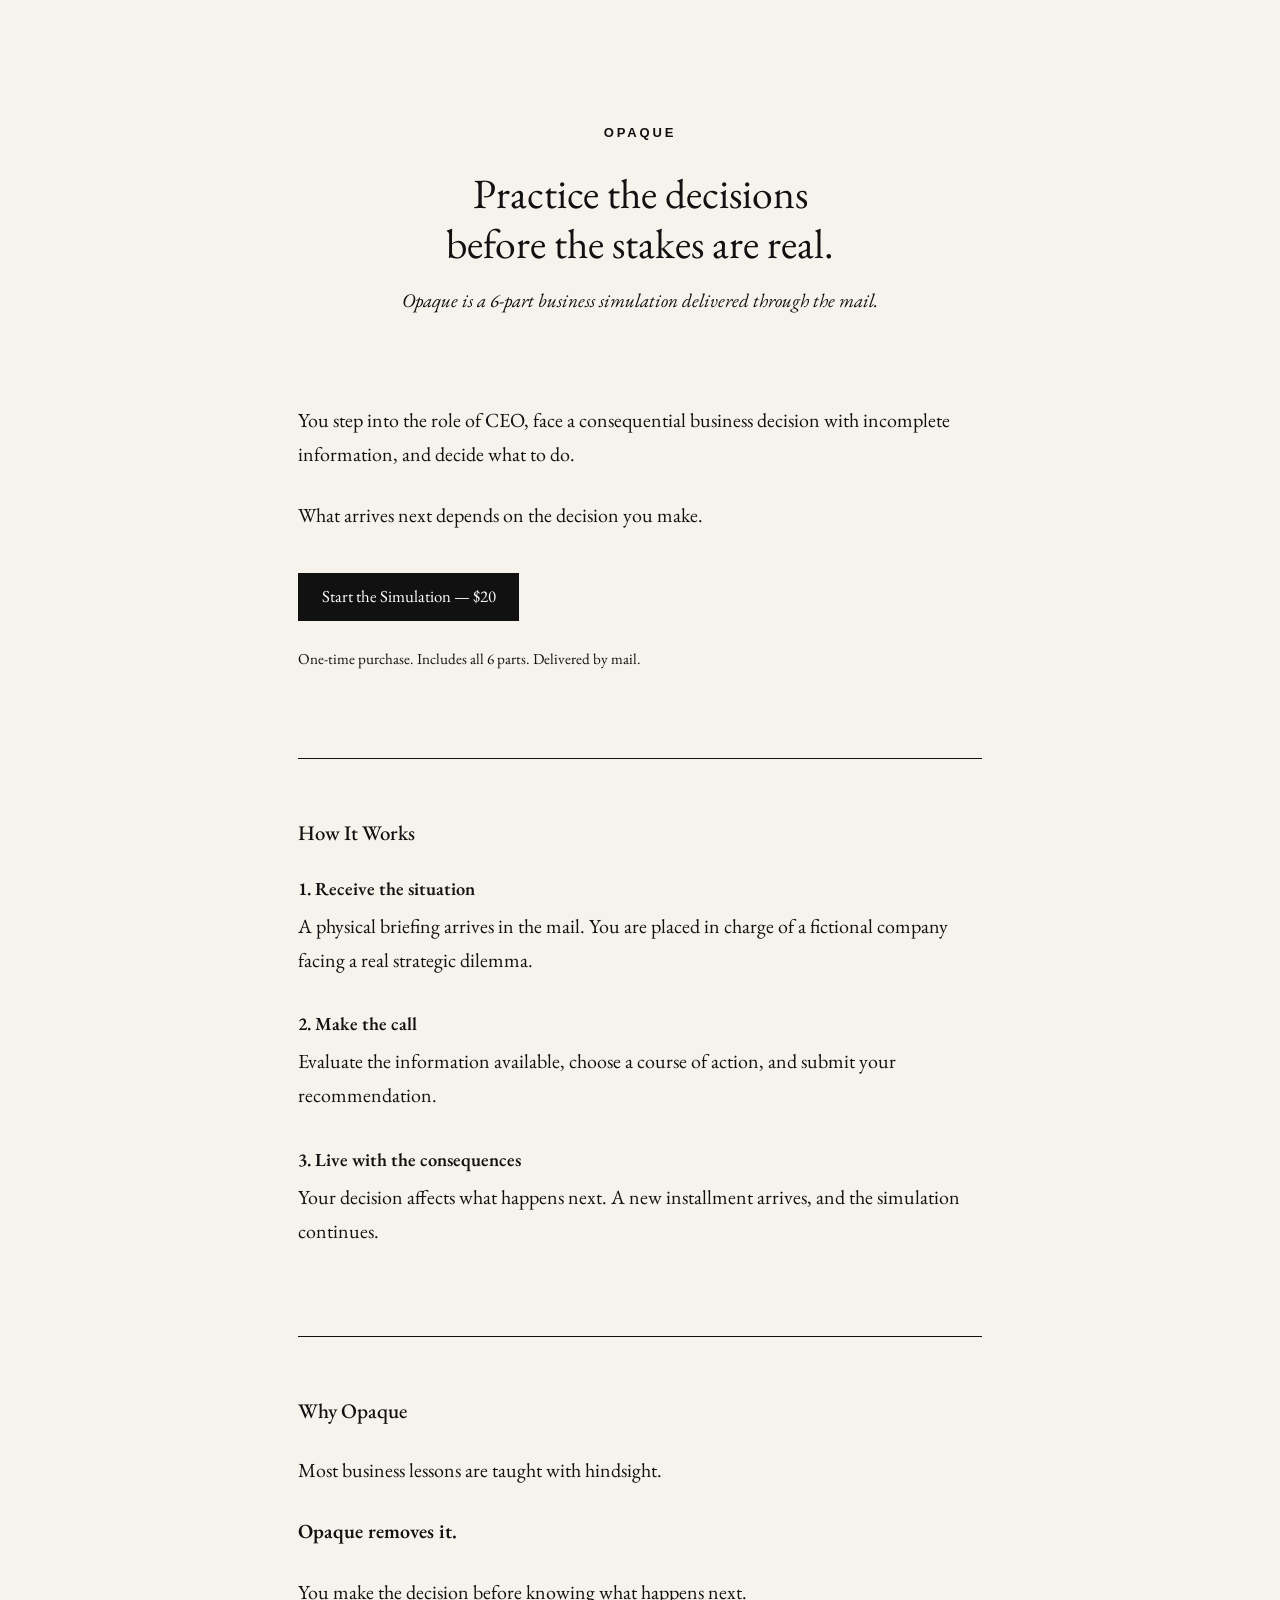
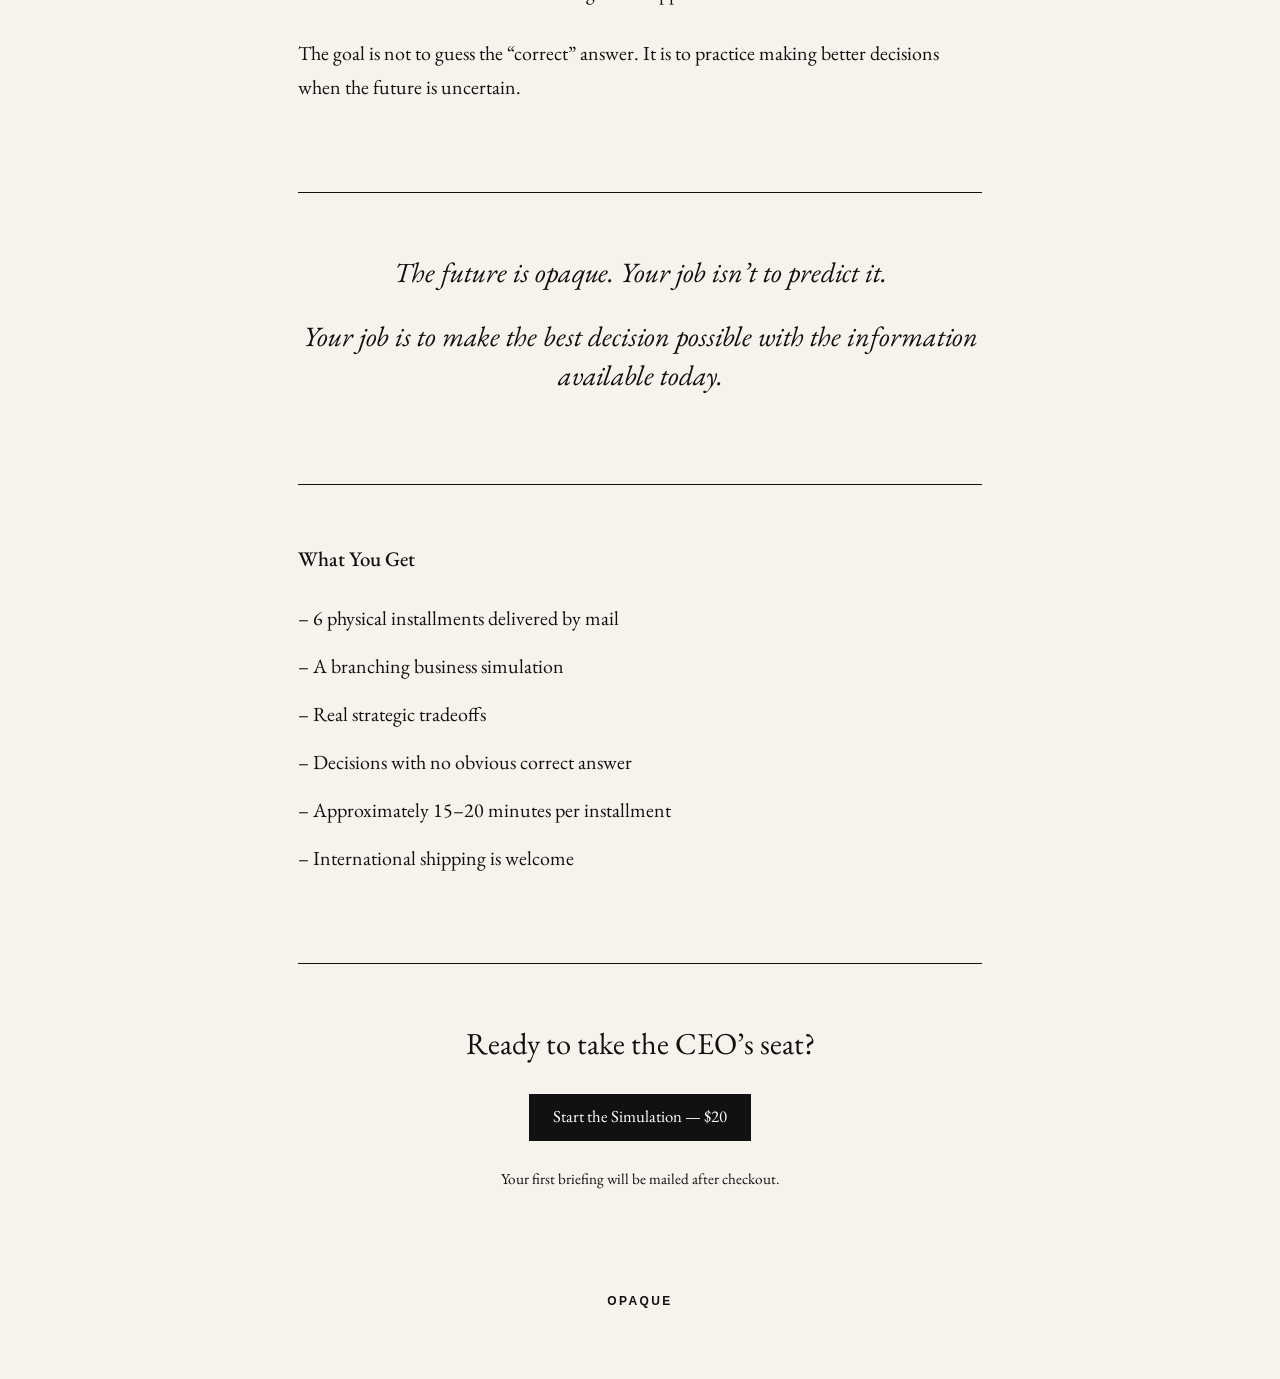
==== buy/index.html @ 73e610f2 "add buy page" ====
<!DOCTYPE html>
<html lang="en">
  <head>
    <meta charset="utf-8">
    <meta name="viewport" content="width=device-width, initial-scale=1">
    <title>Opaque — Business Decision Simulation</title>
    <meta
      name="description"
      content="Practice judgment under uncertainty with Opaque, a 6-part interactive business simulation delivered through the mail."
    >
    <meta property="og:type" content="website">
    <meta property="og:title" content="Opaque — Business Decision Simulation">
    <meta
      property="og:description"
      content="Practice judgment under uncertainty with Opaque, a 6-part interactive business simulation delivered through the mail."
    >
    <meta name="twitter:card" content="summary">
    <meta name="twitter:title" content="Opaque — Business Decision Simulation">
    <meta
      name="twitter:description"
      content="Practice judgment under uncertainty with Opaque, a 6-part interactive business simulation delivered through the mail."
    >
    <link rel="preconnect" href="https://fonts.googleapis.com">
    <link rel="preconnect" href="https://fonts.gstatic.com" crossorigin>
    <link
      href="https://fonts.googleapis.com/css2?family=EB+Garamond:ital,wght@0,400;0,500;0,600;1,400&display=swap"
      rel="stylesheet"
    >
    <link rel="stylesheet" href="../styles.css">
  </head>
  <body>
    <div class="page">
      <header class="hero">
        <p class="wordmark">OPAQUE</p>
        <h1>Practice the decisions before the stakes are real.</h1>
        <p class="dek">
          Opaque is a 6-part business simulation delivered through the mail.
        </p>
      </header>

      <main>
        <section class="intro" aria-label="Start the simulation">
          <p>
            You step into the role of CEO, face a consequential business
            decision with incomplete information, and decide what to do.
          </p>
          <p>What arrives next depends on the decision you make.</p>
          <p class="cta">
            <a class="button" href="https://square.link/u/y8WhDyQz">Start the Simulation — $20</a>
          </p>
          <p class="note">
            One-time purchase. Includes all 6 parts. Delivered by mail.
          </p>
        </section>

        <section class="band" aria-labelledby="how-heading">
          <h2 id="how-heading">How It Works</h2>
          <div class="step">
            <h3>1. Receive the situation</h3>
            <p>
              A physical briefing arrives in the mail. You are placed in charge
              of a fictional company facing a real strategic dilemma.
            </p>
          </div>
          <div class="step">
            <h3>2. Make the call</h3>
            <p>
              Evaluate the information available, choose a course of action, and
              submit your recommendation.
            </p>
          </div>
          <div class="step">
            <h3>3. Live with the consequences</h3>
            <p>
              Your decision affects what happens next. A new installment arrives,
              and the simulation continues.
            </p>
          </div>
        </section>

        <section class="band" aria-labelledby="why-heading">
          <h2 id="why-heading">Why Opaque</h2>
          <p>Most business lessons are taught with hindsight.</p>
          <p class="statement">Opaque removes it.</p>
          <p>You make the decision before knowing what happens next.</p>
          <p>
            The goal is not to guess the “correct” answer. It is to practice
            making better decisions when the future is uncertain.
          </p>
        </section>

        <section class="band" aria-label="Philosophy">
          <blockquote class="philosophy">
            <p>The future is opaque. Your job isn’t to predict it.</p>
            <p>
              Your job is to make the best decision possible with the
              information available today.
            </p>
          </blockquote>
        </section>

        <section class="band" aria-labelledby="offer-heading">
          <h2 id="offer-heading">What You Get</h2>
          <ul class="offer">
            <li>6 physical installments delivered by mail</li>
            <li>A branching business simulation</li>
            <li>Real strategic tradeoffs</li>
            <li>Decisions with no obvious correct answer</li>
            <li>Approximately 15–20 minutes per installment</li>
            <li>International shipping is welcome</li>
          </ul>
        </section>

        <section class="band closing" aria-labelledby="closing-heading">
          <h2 id="closing-heading">Ready to take the CEO’s seat?</h2>
          <p class="cta">
            <a class="button" href="https://square.link/u/y8WhDyQz">Start the Simulation — $20</a>
          </p>
          <p class="note">Your first briefing will be mailed after checkout.</p>
        </section>
      </main>

      <footer>
        <p class="wordmark">OPAQUE</p>
      </footer>
    </div>
  </body>
</html>
---- styles.css ----
*,
*::before,
*::after {
  box-sizing: border-box;
}

html {
  -webkit-text-size-adjust: 100%;
}

body {
  margin: 0;
  background: #f6f3ec;
  color: #111;
  font-family: "EB Garamond", Garamond, "Times New Roman", serif;
  font-size: 1.25rem;
  font-weight: 400;
  line-height: 1.7;
}

.page {
  width: min(100%, 45.75rem);
  margin: 0 auto;
  padding: 14vh 1.5rem 4.5rem;
}

.hero {
  text-align: center;
  margin-bottom: 5.5rem;
}

.wordmark {
  margin: 0;
  font-family: Arial, Helvetica, sans-serif;
  font-size: 0.8125rem;
  font-weight: 700;
  letter-spacing: 0.22em;
  line-height: 1;
  text-transform: uppercase;
}

.hero .wordmark {
  margin-bottom: 1.85rem;
}

h1 {
  margin: 0 0 1.15rem;
  font-size: clamp(1.85rem, 4.6vw, 2.6rem);
  font-weight: 400;
  line-height: 1.2;
  text-wrap: balance;
}

.dek {
  margin: 0 auto;
  max-width: 28em;
  font-size: 1.2rem;
  font-style: italic;
  font-weight: 400;
  line-height: 1.45;
  text-wrap: pretty;
}

.intro p,
.episode p,
.band p {
  margin: 0 0 1.35em;
}

.intro p:last-child,
.episode p:last-child,
.band p:last-child,
.step p:last-child {
  margin-bottom: 0;
}

.statement {
  font-weight: 600;
}

.cta {
  margin: 2.4rem 0 0;
}

.intro .cta {
  margin-top: 2.6rem;
}

p.note {
  margin-top: 1rem;
  font-size: 0.95rem;
  line-height: 1.5;
}

.episode,
.band {
  margin-top: 5.5rem;
  padding-top: 3.75rem;
  border-top: 1px solid #111;
}

h2 {
  margin: 0 0 1.35em;
  font-size: 1.3rem;
  font-weight: 500;
  line-height: 1.35;
}

h3 {
  margin: 0 0 0.45em;
  font-size: 1.15rem;
  font-weight: 600;
  line-height: 1.35;
}

.step + .step {
  margin-top: 2.15rem;
}

.philosophy {
  margin: 0;
  padding: 0;
  border: 0;
  font-size: clamp(1.35rem, 3.2vw, 1.75rem);
  font-style: italic;
  font-weight: 400;
  line-height: 1.4;
  text-align: center;
  text-wrap: pretty;
}

.philosophy p {
  margin: 0 0 0.9em;
}

.philosophy p:last-child {
  margin-bottom: 0;
}

.offer {
  margin: 0;
  padding: 0;
  list-style: none;
}

.offer li {
  margin: 0 0 0.7em;
  padding-left: 1.2em;
  text-indent: -1.2em;
}

.offer li:last-child {
  margin-bottom: 0;
}

.offer li::before {
  content: "– ";
}

.closing {
  text-align: center;
}

.closing h2 {
  margin-bottom: 0;
  font-size: clamp(1.5rem, 3.6vw, 1.9rem);
  font-weight: 400;
  line-height: 1.25;
  text-wrap: balance;
}

.closing .cta {
  margin-top: 2rem;
}

.button {
  display: inline-block;
  max-width: 100%;
  padding: 0.7em 1.35em;
  border: 1px solid #111;
  background: #111;
  color: #fff;
  font-family: inherit;
  font-size: 1.05rem;
  font-weight: 400;
  line-height: 1.3;
  text-decoration: none;
  transition: background 0.16s ease, color 0.16s ease;
}

.button:visited {
  color: #fff;
}

.button:hover,
.button:focus-visible {
  background: #f6f3ec;
  color: #111;
}

.button:focus-visible {
  outline: 2px solid #111;
  outline-offset: 3px;
}

footer {
  margin-top: 6.5rem;
  text-align: center;
}

footer .wordmark {
  font-size: 0.75rem;
  letter-spacing: 0.2em;
}

@media (max-width: 40rem) {
  body {
    font-size: 1.1875rem;
  }

  .page {
    padding-top: 12vh;
    padding-left: 1.5rem;
    padding-right: 1.5rem;
  }

  .hero {
    margin-bottom: 4.5rem;
  }

  .episode,
  .band {
    margin-top: 4.5rem;
    padding-top: 3.25rem;
  }

  .button {
    padding: 0.8em 1.2em;
  }
}

@media (prefers-reduced-motion: reduce) {
  .button {
    transition: none;
  }
}
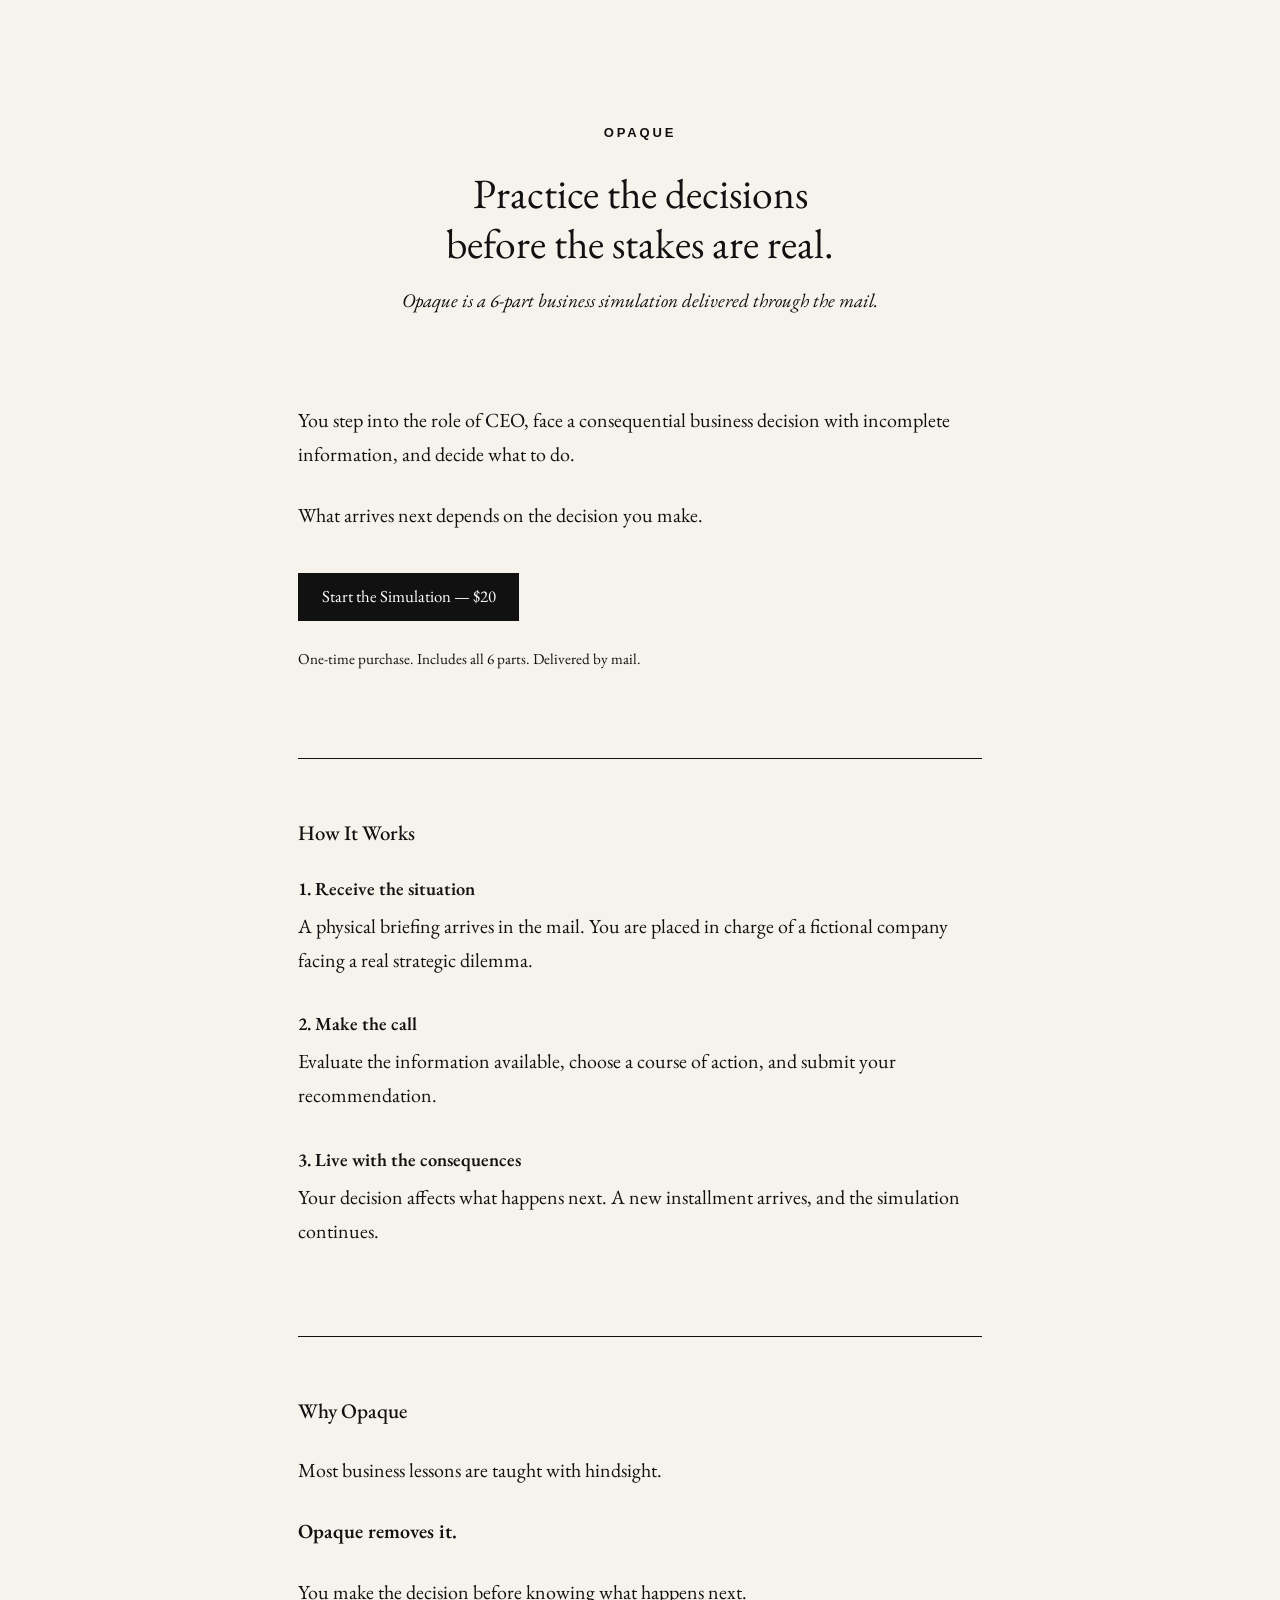
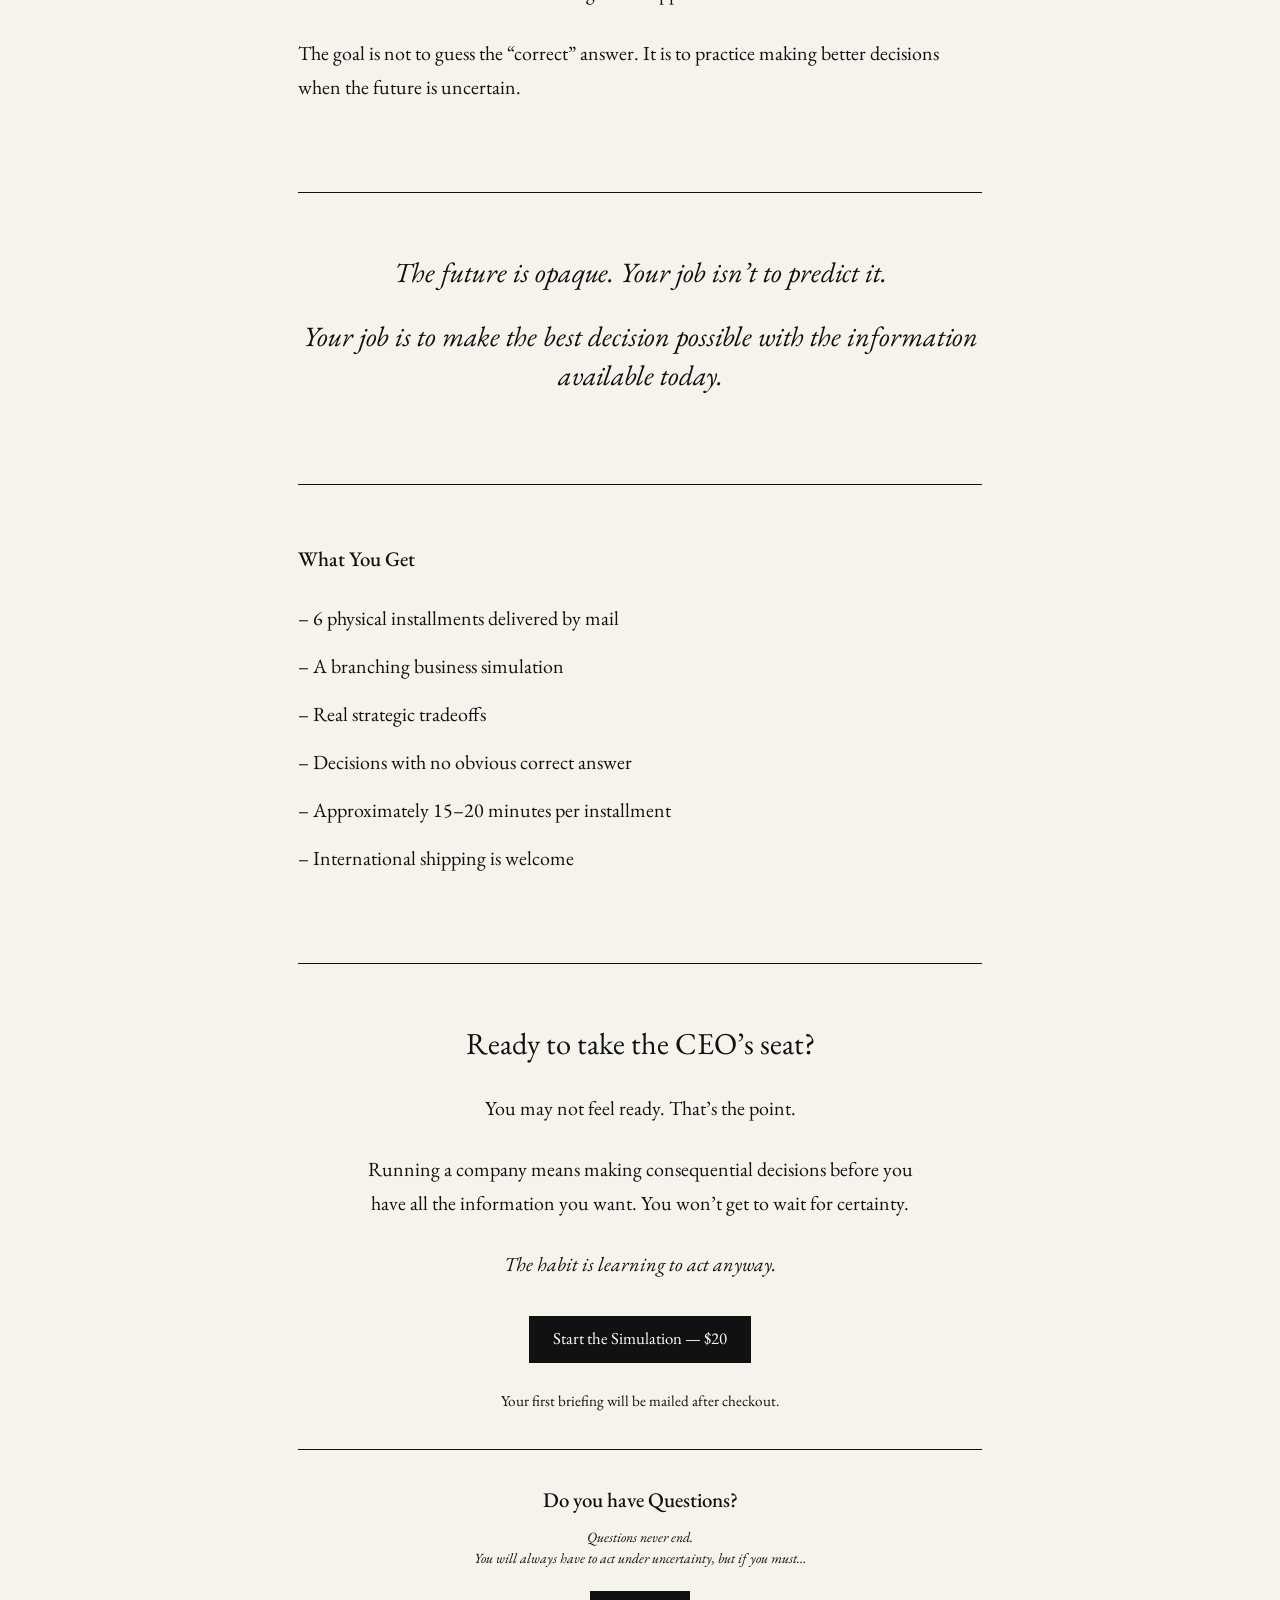
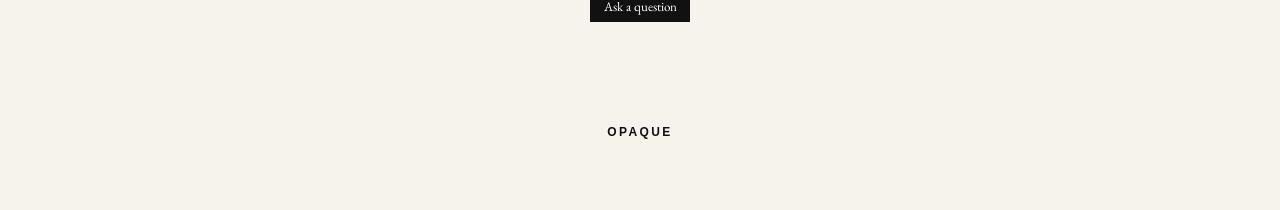
==== commit 5f93e0b7: "* add popup survey at end to collect feedback * better value proposition before buy button at bottom" ====
--- a/buy/index.html
+++ b/buy/index.html
@@ -27,6 +27,7 @@
       rel="stylesheet"
     >
     <link rel="stylesheet" href="../styles.css">
+    <script src="../posthog.js"></script>
   </head>
   <body>
     <div class="page">
@@ -113,10 +114,31 @@
 
         <section class="band closing" aria-labelledby="closing-heading">
           <h2 id="closing-heading">Ready to take the CEO’s seat?</h2>
+          <div class="closing-copy">
+            <p>You may not feel ready. That’s the point.</p>
+            <p>
+              Running a company means making consequential decisions before you
+              have all the information you want. You won’t get to wait for
+              certainty.
+            </p>
+            <p class="closing-emphasis">The habit is learning to act anyway.</p>
+          </div>
           <p class="cta">
             <a class="button" href="https://square.link/u/y8WhDyQz">Start the Simulation — $20</a>
           </p>
           <p class="note">Your first briefing will be mailed after checkout.</p>
+          <div class="feedback" aria-labelledby="feedback-heading">
+            <h3 class="feedback-heading" id="feedback-heading">Do you have Questions?</h3>
+            <p class="feedback-note">
+              Questions never end.<br>
+              You will always have to act under uncertainty, but if you must…
+            </p>
+            <p class="feedback-action">
+              <button type="button" class="button button-small" id="feedback-open">
+                Ask a question
+              </button>
+            </p>
+          </div>
         </section>
       </main>
 
@@ -124,5 +146,54 @@
         <p class="wordmark">OPAQUE</p>
       </footer>
     </div>
+    <script>
+      (function () {
+        var formId = "RGy9a9";
+        var widgetSrc = "https://tally.so/widgets/embed.js";
+        var pendingOpen = false;
+
+        var openFeedback = function () {
+          if (typeof Tally === "undefined") {
+            pendingOpen = true;
+            return;
+          }
+          Tally.openPopup(formId, {
+            layout: "modal",
+            overlay: true,
+            hideTitle: true,
+            onOpen: function () {
+              if (window.posthog) {
+                posthog.capture("opaque_feedback_form_viewed");
+              }
+            },
+            onSubmit: function () {
+              if (window.posthog) {
+                posthog.capture("opaque_feedback_submitted");
+              }
+            }
+          });
+        };
+
+        var onWidgetReady = function () {
+          if (pendingOpen) {
+            pendingOpen = false;
+            openFeedback();
+          }
+        };
+
+        if (!document.querySelector('script[src="' + widgetSrc + '"]')) {
+          var script = document.createElement("script");
+          script.src = widgetSrc;
+          script.onload = onWidgetReady;
+          script.onerror = onWidgetReady;
+          document.body.appendChild(script);
+        }
+
+        var openButton = document.getElementById("feedback-open");
+        if (openButton) {
+          openButton.addEventListener("click", openFeedback);
+        }
+      })();
+    </script>
   </body>
 </html>
--- a/styles.css
+++ b/styles.css
@@ -161,7 +161,7 @@
   text-align: center;
 }
 
-.closing h2 {
+.closing > h2 {
   margin-bottom: 0;
   font-size: clamp(1.5rem, 3.6vw, 1.9rem);
   font-weight: 400;
@@ -169,8 +169,58 @@
   text-wrap: balance;
 }
 
+.closing-copy {
+  margin: 1.85rem auto 0;
+  max-width: 28em;
+}
+
+.closing-copy p {
+  margin: 0 0 1.35em;
+}
+
+.closing-copy p:last-child {
+  margin-bottom: 0;
+}
+
+.closing-emphasis {
+  font-style: italic;
+  font-weight: 400;
+}
+
 .closing .cta {
-  margin-top: 2rem;
+  margin-top: 2.15rem;
+}
+
+.closing .note {
+  margin-bottom: 0;
+}
+
+.feedback {
+  margin-top: 2.25rem;
+  padding-top: 2.25rem;
+  border-top: 1px solid #111;
+  text-align: center;
+}
+
+.feedback-heading {
+  margin: 0 0 0.85rem;
+  font-size: clamp(1.15rem, 2.8vw, 1.3rem);
+  font-weight: 500;
+  line-height: 1.35;
+  text-wrap: balance;
+}
+
+.feedback-note {
+  margin: 0;
+  font-size: 0.88rem;
+  font-style: italic;
+  line-height: 1.45;
+  text-align: center;
+  text-wrap: balance;
+}
+
+.feedback-action {
+  margin: 0.75rem 0 0;
 }
 
 .button {
@@ -185,6 +235,8 @@
   font-weight: 400;
   line-height: 1.3;
   text-decoration: none;
+  cursor: pointer;
+  appearance: none;
   transition: background 0.16s ease, color 0.16s ease;
 }
 
@@ -203,6 +255,26 @@
   outline-offset: 3px;
 }
 
+.button-small {
+  padding: 0.45em 0.95em;
+  font-size: 0.82rem;
+}
+
+button.button {
+  cursor: pointer;
+}
+
+.button-secondary {
+  background: transparent;
+  color: #111;
+}
+
+.button-secondary:hover,
+.button-secondary:focus-visible {
+  background: #111;
+  color: #fff;
+}
+
 footer {
   margin-top: 6.5rem;
   text-align: center;
@@ -237,6 +309,10 @@
   .button {
     padding: 0.8em 1.2em;
   }
+
+  .button.button-small {
+    padding: 0.45em 0.95em;
+  }
 }
 
 @media (prefers-reduced-motion: reduce) {
